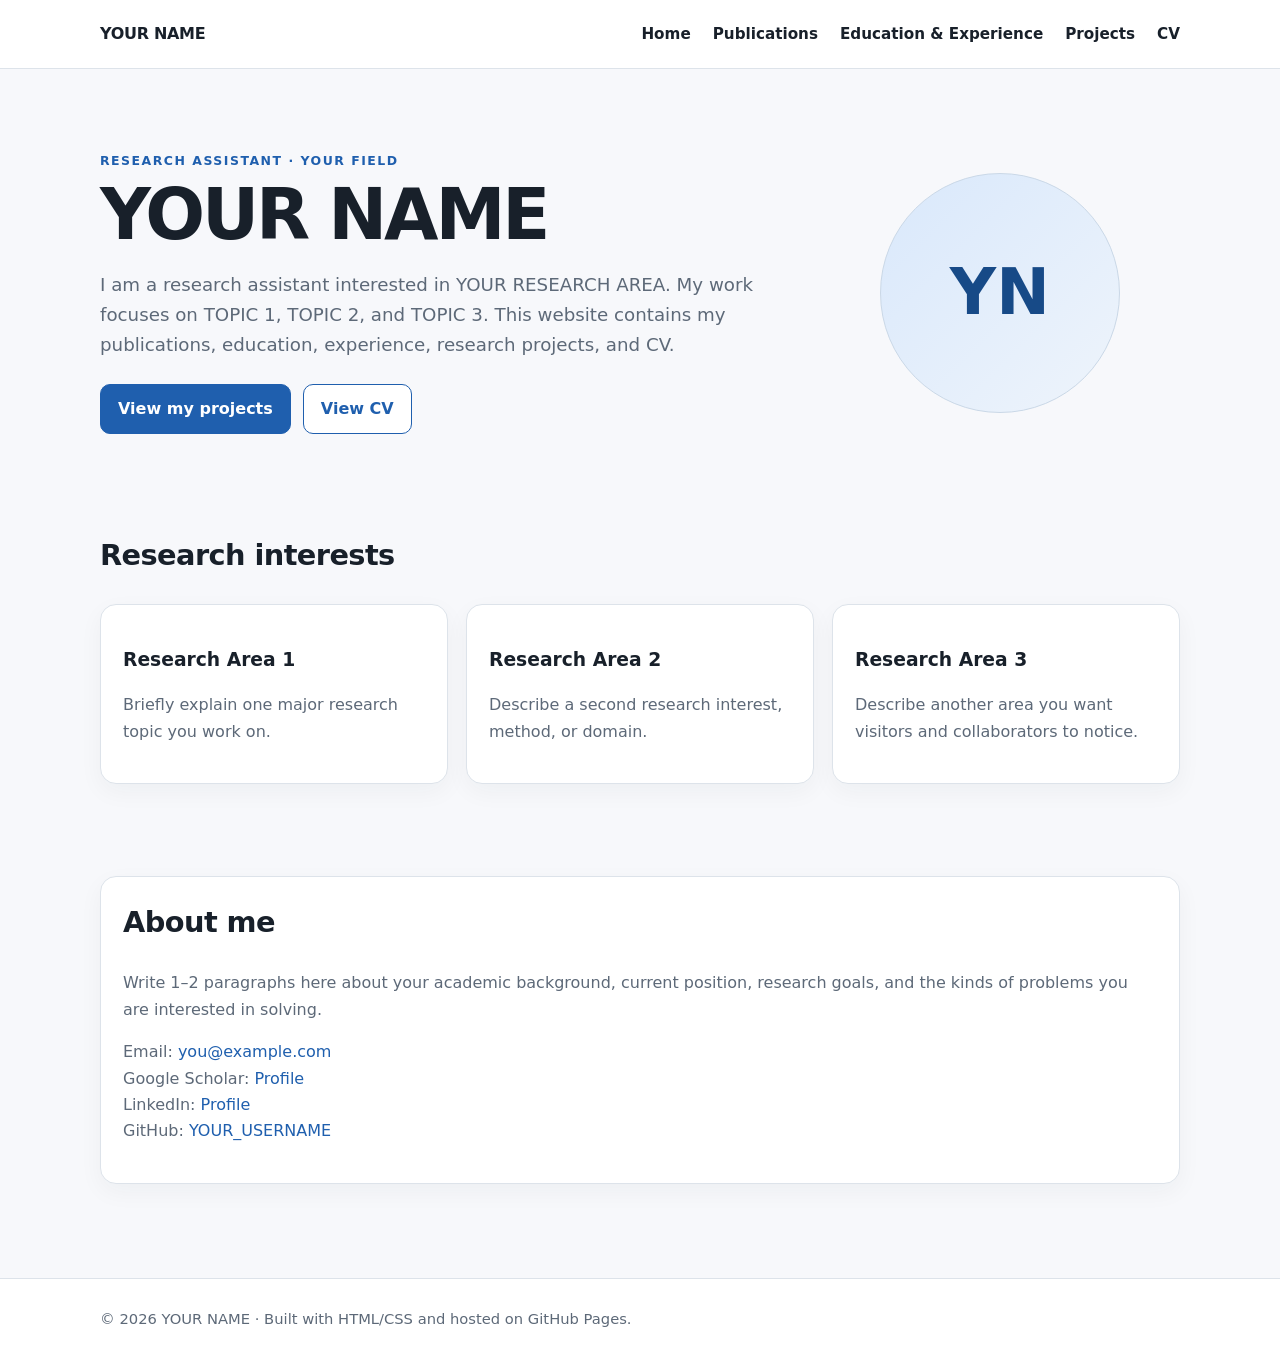
==== index.html @ 20b6725a "Add files via upload" ====
<!doctype html>
<html lang="en">
<head>
  <meta charset="utf-8">
  <meta name="viewport" content="width=device-width, initial-scale=1">
  <meta name="description" content="Home - YOUR NAME">
  <title>Home | YOUR NAME</title>
  <link rel="stylesheet" href="style.css">
</head>
<body>

<header>
  <div class="container nav">
    <a class="brand" href="index.html">YOUR NAME</a>
    <button class="menu-button" aria-label="Open navigation" aria-expanded="false">☰</button>
    <ul class="nav-links">
      <li><a href="index.html">Home</a></li>
      <li><a href="publications.html">Publications</a></li>
      <li><a href="education-experience.html">Education & Experience</a></li>
      <li><a href="projects.html">Projects</a></li>
      <li><a href="cv.html">CV</a></li>
    </ul>
  </div>
</header>


<main>
  <section class="container hero">
    <div>
      <div class="eyebrow">Research Assistant · YOUR FIELD</div>
      <h1>YOUR NAME</h1>
      <p class="lead">
        I am a research assistant interested in YOUR RESEARCH AREA. My work focuses on
        TOPIC 1, TOPIC 2, and TOPIC 3. This website contains my publications,
        education, experience, research projects, and CV.
      </p>
      <div class="actions">
        <a class="button primary" href="projects.html">View my projects</a>
        <a class="button secondary" href="cv.html">View CV</a>
      </div>
    </div>
    <div class="avatar" aria-label="Profile placeholder">YN</div>
  </section>

  <section class="container section">
    <h2>Research interests</h2>
    <div class="grid">
      <article class="card">
        <h3>Research Area 1</h3>
        <p>Briefly explain one major research topic you work on.</p>
      </article>
      <article class="card">
        <h3>Research Area 2</h3>
        <p>Describe a second research interest, method, or domain.</p>
      </article>
      <article class="card">
        <h3>Research Area 3</h3>
        <p>Describe another area you want visitors and collaborators to notice.</p>
      </article>
    </div>
  </section>

  <section class="container section">
    <div class="card">
      <h2>About me</h2>
      <p>
        Write 1–2 paragraphs here about your academic background, current position,
        research goals, and the kinds of problems you are interested in solving.
      </p>
      <p>
        Email: <a href="mailto:you@example.com">you@example.com</a><br>
        Google Scholar: <a href="YOUR_GOOGLE_SCHOLAR_LINK">Profile</a><br>
        LinkedIn: <a href="YOUR_LINKEDIN_LINK">Profile</a><br>
        GitHub: <a href="https://github.com/YOUR_USERNAME">YOUR_USERNAME</a>
      </p>
    </div>
  </section>
</main>


<footer>
  <div class="container">
    © <span id="year"></span> YOUR NAME · Built with HTML/CSS and hosted on GitHub Pages.
  </div>
</footer>
<script src="script.js"></script>

</body>
</html>
---- style.css ----
:root {
  --bg: #f7f8fb;
  --surface: #ffffff;
  --text: #18202a;
  --muted: #5d6978;
  --accent: #1f5fae;
  --accent-dark: #174a87;
  --border: #dde3ea;
  --max: 1080px;
}

* { box-sizing: border-box; }

html { scroll-behavior: smooth; }

body {
  margin: 0;
  font-family: Inter, ui-sans-serif, system-ui, -apple-system, BlinkMacSystemFont, "Segoe UI", sans-serif;
  color: var(--text);
  background: var(--bg);
  line-height: 1.65;
}

a { color: var(--accent); text-decoration: none; }
a:hover { text-decoration: underline; }

.container {
  width: min(92%, var(--max));
  margin: 0 auto;
}

header {
  background: rgba(255,255,255,.96);
  border-bottom: 1px solid var(--border);
  position: sticky;
  top: 0;
  z-index: 20;
  backdrop-filter: blur(8px);
}

.nav {
  min-height: 68px;
  display: flex;
  align-items: center;
  justify-content: space-between;
  gap: 24px;
}

.brand {
  font-weight: 800;
  color: var(--text);
  letter-spacing: -.02em;
}

.nav-links {
  display: flex;
  align-items: center;
  gap: 22px;
  list-style: none;
  margin: 0;
  padding: 0;
}

.nav-links a {
  color: var(--text);
  font-weight: 600;
  font-size: .95rem;
}

.nav-links a.active,
.nav-links a:hover {
  color: var(--accent);
  text-decoration: none;
}

.menu-button {
  display: none;
  border: 1px solid var(--border);
  background: var(--surface);
  border-radius: 10px;
  padding: 8px 11px;
  font-size: 1.1rem;
  cursor: pointer;
}

.hero {
  padding: 82px 0 64px;
  display: grid;
  grid-template-columns: 1.5fr .8fr;
  gap: 44px;
  align-items: center;
}

.eyebrow {
  color: var(--accent);
  text-transform: uppercase;
  letter-spacing: .12em;
  font-size: .78rem;
  font-weight: 800;
}

h1 {
  margin: 8px 0 14px;
  font-size: clamp(2.4rem, 6vw, 4.4rem);
  line-height: 1.02;
  letter-spacing: -.045em;
}

h2 {
  margin-top: 0;
  font-size: 1.8rem;
  letter-spacing: -.02em;
}

h3 { margin-bottom: 6px; }

.lead {
  font-size: 1.14rem;
  color: var(--muted);
  max-width: 700px;
}

.avatar {
  width: 240px;
  height: 240px;
  margin: 0 auto;
  border-radius: 50%;
  display: grid;
  place-items: center;
  background: linear-gradient(135deg, #d9e8fb, #eef4fb);
  border: 1px solid #cad8e7;
  color: var(--accent-dark);
  font-size: 4rem;
  font-weight: 800;
}

.actions {
  display: flex;
  gap: 12px;
  flex-wrap: wrap;
  margin-top: 24px;
}

.button {
  display: inline-block;
  padding: 11px 17px;
  border-radius: 10px;
  font-weight: 700;
  border: 1px solid var(--accent);
}

.button.primary {
  background: var(--accent);
  color: white;
}

.button.secondary {
  background: white;
  color: var(--accent);
}

.button:hover {
  text-decoration: none;
  transform: translateY(-1px);
}

.section { padding: 34px 0 58px; }

.grid {
  display: grid;
  grid-template-columns: repeat(3, 1fr);
  gap: 18px;
}

.card {
  background: var(--surface);
  border: 1px solid var(--border);
  border-radius: 16px;
  padding: 22px;
  box-shadow: 0 8px 24px rgba(28,39,54,.045);
}

.card p { color: var(--muted); }

.meta {
  color: var(--muted);
  font-size: .92rem;
}

.page-title {
  padding: 58px 0 18px;
}

.page-title h1 {
  font-size: clamp(2.2rem, 5vw, 3.5rem);
}

.timeline {
  border-left: 3px solid #d4e2f3;
  padding-left: 22px;
  display: grid;
  gap: 22px;
}

.timeline-item {
  position: relative;
  background: white;
  border: 1px solid var(--border);
  border-radius: 14px;
  padding: 20px;
}

.timeline-item::before {
  content: "";
  position: absolute;
  width: 13px;
  height: 13px;
  border-radius: 50%;
  background: var(--accent);
  left: -30px;
  top: 27px;
}

.list-clean {
  padding-left: 20px;
}

.pub {
  background: white;
  border: 1px solid var(--border);
  border-radius: 14px;
  padding: 20px;
  margin-bottom: 16px;
}

.pub-title {
  font-weight: 800;
  color: var(--text);
}

.badge {
  display: inline-block;
  font-size: .78rem;
  font-weight: 700;
  background: #eaf2fc;
  color: var(--accent-dark);
  padding: 4px 8px;
  border-radius: 999px;
  margin-bottom: 8px;
}

.notice {
  padding: 16px 18px;
  background: #fff8df;
  border: 1px solid #eadca8;
  border-radius: 12px;
  color: #5b4b17;
}

.cv-frame {
  width: 100%;
  height: 75vh;
  border: 1px solid var(--border);
  border-radius: 12px;
  background: white;
}

footer {
  border-top: 1px solid var(--border);
  margin-top: 36px;
  padding: 28px 0;
  color: var(--muted);
  font-size: .92rem;
  background: white;
}

@media (max-width: 800px) {
  .hero { grid-template-columns: 1fr; padding-top: 56px; }
  .avatar { width: 180px; height: 180px; font-size: 3rem; }
  .grid { grid-template-columns: 1fr; }
  .menu-button { display: block; }
  .nav-links {
    display: none;
    position: absolute;
    left: 4%;
    right: 4%;
    top: 64px;
    flex-direction: column;
    align-items: stretch;
    background: white;
    border: 1px solid var(--border);
    border-radius: 12px;
    padding: 14px;
    box-shadow: 0 10px 30px rgba(0,0,0,.08);
  }
  .nav-links.open { display: flex; }
}
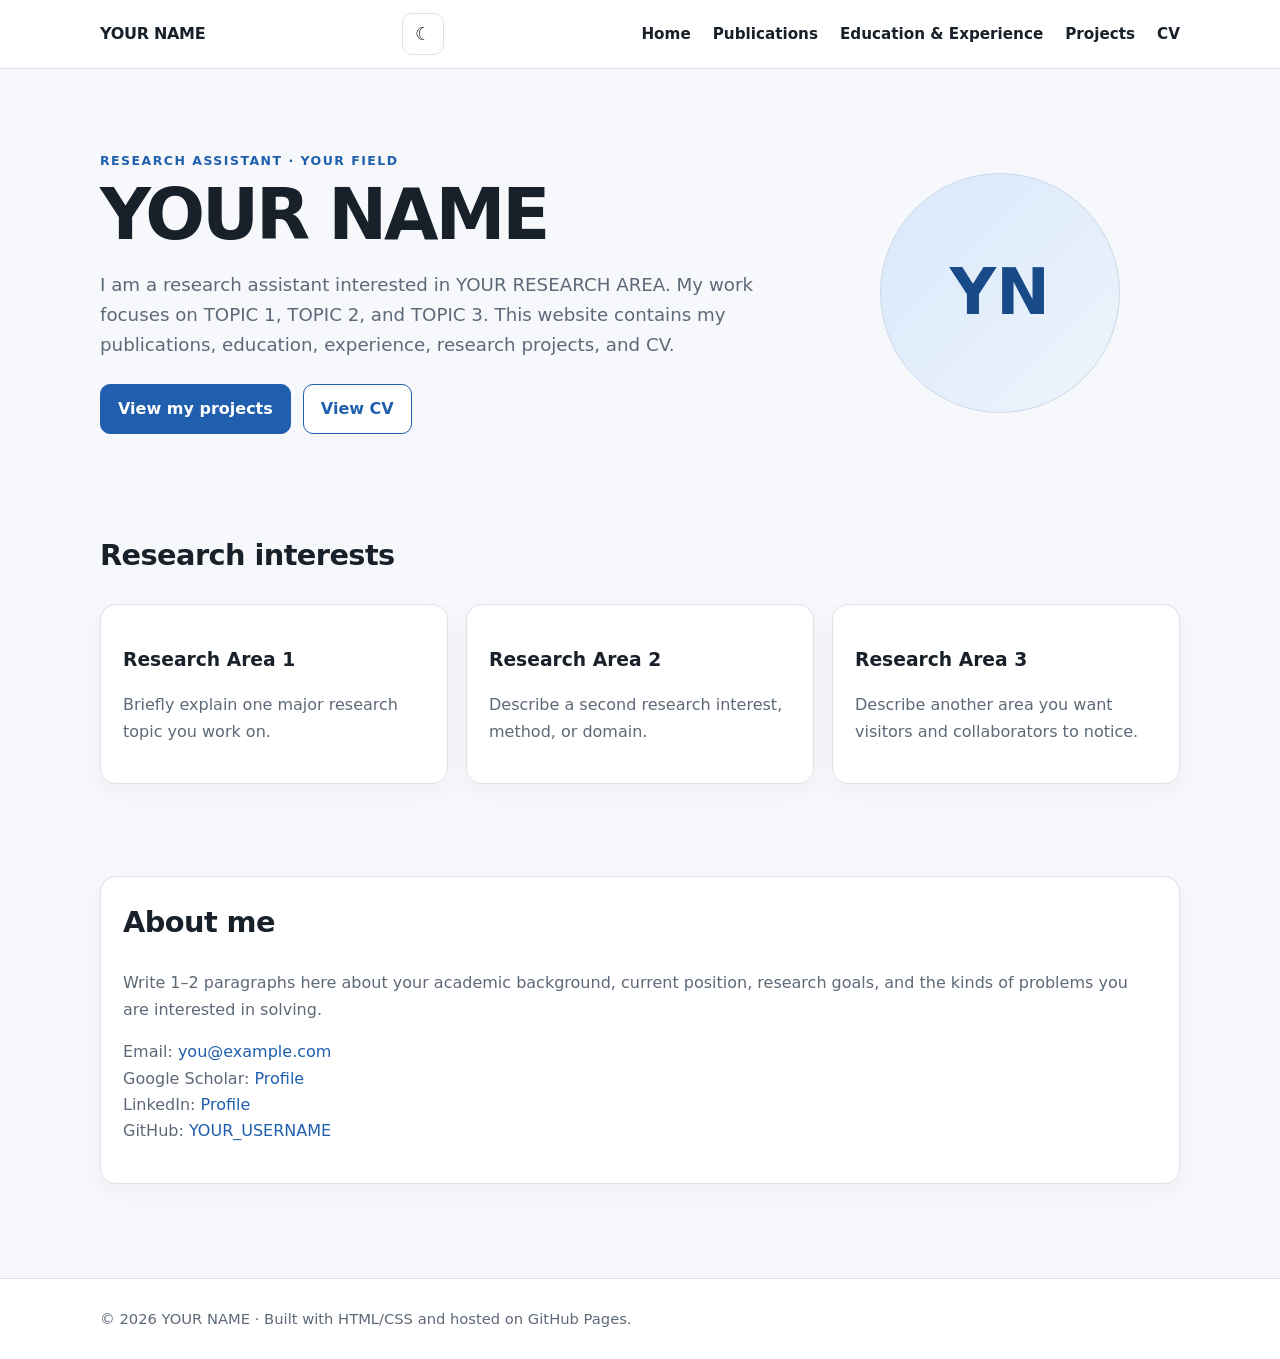
==== commit d088697f: "Add files via upload" ====
--- a/index.html
+++ b/index.html
@@ -6,13 +6,23 @@
   <meta name="description" content="Home - YOUR NAME">
   <title>Home | YOUR NAME</title>
   <link rel="stylesheet" href="style.css">
+  <script>
+    (function () {
+      const saved = localStorage.getItem("theme");
+      const prefersDark = window.matchMedia("(prefers-color-scheme: dark)").matches;
+      document.documentElement.dataset.theme = saved || (prefersDark ? "dark" : "light");
+    })();
+  </script>
 </head>
 <body>
 
 <header>
   <div class="container nav">
     <a class="brand" href="index.html">YOUR NAME</a>
-    <button class="menu-button" aria-label="Open navigation" aria-expanded="false">☰</button>
+    <div class="nav-actions">
+      <button class="theme-button" type="button" aria-label="Switch color theme" title="Switch color theme">☾</button>
+      <button class="menu-button" aria-label="Open navigation" aria-expanded="false">☰</button>
+    </div>
     <ul class="nav-links">
       <li><a href="index.html">Home</a></li>
       <li><a href="publications.html">Publications</a></li>
--- a/style.css
+++ b/style.css
@@ -1,12 +1,36 @@
 :root {
   --bg: #f7f8fb;
   --surface: #ffffff;
+  --surface-soft: #f0f4f8;
   --text: #18202a;
   --muted: #5d6978;
   --accent: #1f5fae;
   --accent-dark: #174a87;
   --border: #dde3ea;
+  --header-bg: rgba(255,255,255,.96);
+  --shadow: rgba(28,39,54,.045);
+  --notice-bg: #fff8df;
+  --notice-border: #eadca8;
+  --notice-text: #5b4b17;
+  --badge-bg: #eaf2fc;
   --max: 1080px;
+}
+
+html[data-theme="dark"] {
+  --bg: #0f141a;
+  --surface: #171d24;
+  --surface-soft: #202832;
+  --text: #edf2f7;
+  --muted: #a8b3c2;
+  --accent: #79b7ff;
+  --accent-dark: #a8d1ff;
+  --border: #2a3440;
+  --header-bg: rgba(15,20,26,.96);
+  --shadow: rgba(0,0,0,.22);
+  --notice-bg: #2b2618;
+  --notice-border: #5a4b1e;
+  --notice-text: #f0d98a;
+  --badge-bg: #1d334a;
 }
 
 * { box-sizing: border-box; }
@@ -30,7 +54,7 @@
 }
 
 header {
-  background: rgba(255,255,255,.96);
+  background: var(--header-bg);
   border-bottom: 1px solid var(--border);
   position: sticky;
   top: 0;
@@ -155,7 +179,7 @@
 }
 
 .button.secondary {
-  background: white;
+  background: var(--surface);
   color: var(--accent);
 }
 
@@ -177,7 +201,7 @@
   border: 1px solid var(--border);
   border-radius: 16px;
   padding: 22px;
-  box-shadow: 0 8px 24px rgba(28,39,54,.045);
+  box-shadow: 0 8px 24px var(--shadow);
 }
 
 .card p { color: var(--muted); }
@@ -204,7 +228,7 @@
 
 .timeline-item {
   position: relative;
-  background: white;
+  background: var(--surface);
   border: 1px solid var(--border);
   border-radius: 14px;
   padding: 20px;
@@ -226,7 +250,7 @@
 }
 
 .pub {
-  background: white;
+  background: var(--surface);
   border: 1px solid var(--border);
   border-radius: 14px;
   padding: 20px;
@@ -242,7 +266,7 @@
   display: inline-block;
   font-size: .78rem;
   font-weight: 700;
-  background: #eaf2fc;
+  background: var(--badge-bg);
   color: var(--accent-dark);
   padding: 4px 8px;
   border-radius: 999px;
@@ -251,10 +275,10 @@
 
 .notice {
   padding: 16px 18px;
-  background: #fff8df;
-  border: 1px solid #eadca8;
+  background: var(--notice-bg);
+  border: 1px solid var(--notice-border);
   border-radius: 12px;
-  color: #5b4b17;
+  color: var(--notice-text);
 }
 
 .cv-frame {
@@ -262,7 +286,7 @@
   height: 75vh;
   border: 1px solid var(--border);
   border-radius: 12px;
-  background: white;
+  background: var(--surface);
 }
 
 footer {
@@ -271,7 +295,7 @@
   padding: 28px 0;
   color: var(--muted);
   font-size: .92rem;
-  background: white;
+  background: var(--surface);
 }
 
 @media (max-width: 800px) {
@@ -287,7 +311,7 @@
     top: 64px;
     flex-direction: column;
     align-items: stretch;
-    background: white;
+    background: var(--surface);
     border: 1px solid var(--border);
     border-radius: 12px;
     padding: 14px;
@@ -295,3 +319,43 @@
   }
   .nav-links.open { display: flex; }
 }
+
+
+.nav-actions {
+  display: flex;
+  align-items: center;
+  gap: 10px;
+}
+
+.theme-button {
+  width: 42px;
+  height: 42px;
+  display: grid;
+  place-items: center;
+  border: 1px solid var(--border);
+  background: var(--surface);
+  color: var(--text);
+  border-radius: 10px;
+  cursor: pointer;
+  font-size: 1.15rem;
+  line-height: 1;
+}
+
+.theme-button:hover {
+  background: var(--surface-soft);
+}
+
+html[data-theme="dark"] .avatar {
+  background: linear-gradient(135deg, #1c2a3a, #22364d);
+  border-color: #33465d;
+  color: #a8d1ff;
+}
+
+html[data-theme="dark"] .button.secondary {
+  background: var(--surface);
+  color: var(--accent);
+}
+
+html[data-theme="dark"] .timeline { border-left-color: #33465d; }
+html[data-theme="dark"] .nav-links { background: var(--surface); }
+html[data-theme="dark"] .cv-frame { background: var(--surface); }
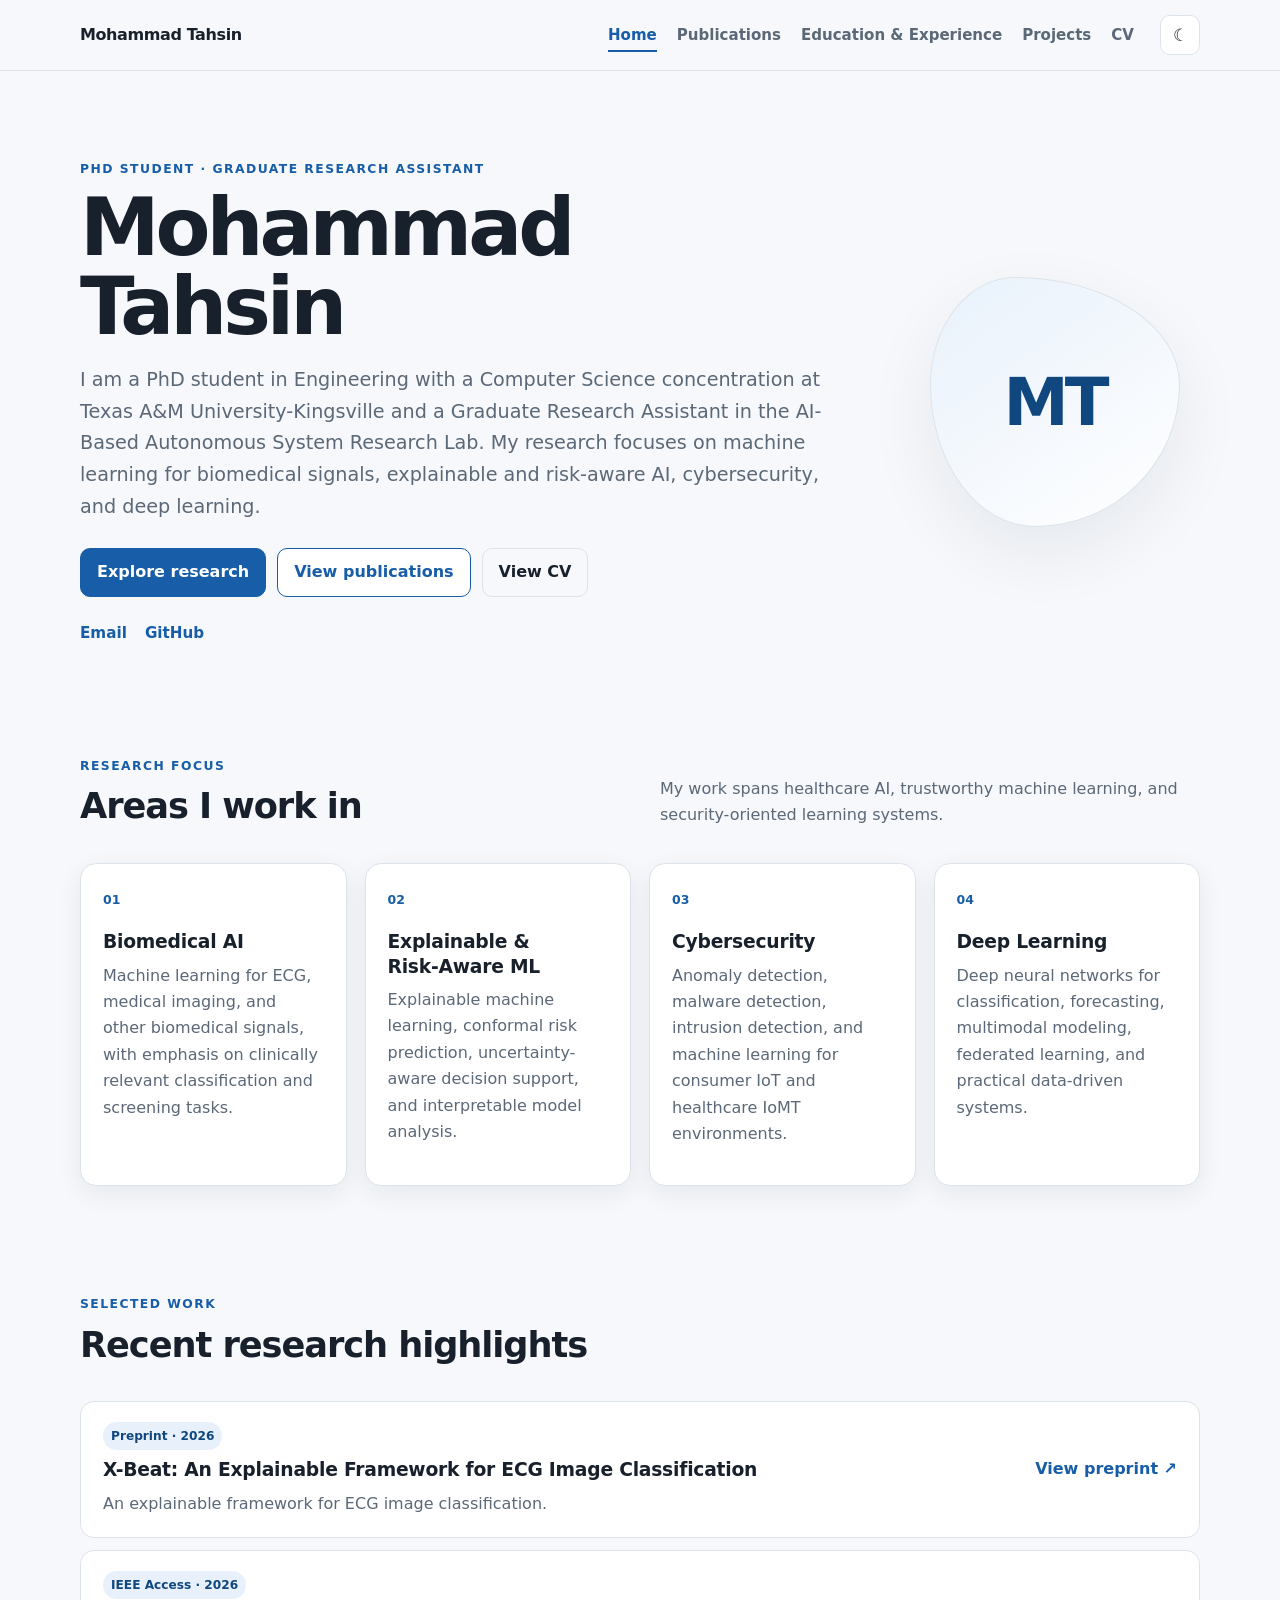
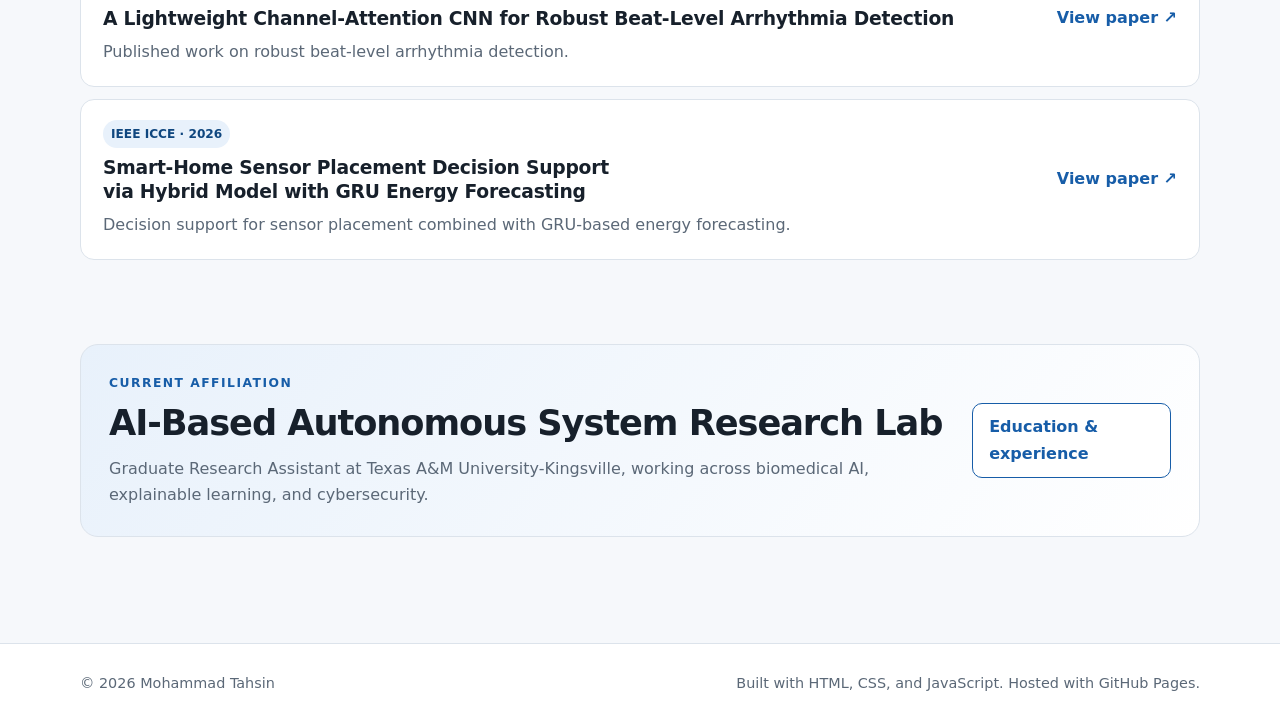
==== commit bf8f4fbd: "Add files via upload" ====
--- a/index.html
+++ b/index.html
@@ -3,97 +3,142 @@
 <head>
   <meta charset="utf-8">
   <meta name="viewport" content="width=device-width, initial-scale=1">
-  <meta name="description" content="Home - YOUR NAME">
-  <title>Home | YOUR NAME</title>
+  <meta name="description" content="Mohammad Tahsin - PhD student and Graduate Research Assistant working in biomedical AI, explainable machine learning, cybersecurity, and deep learning.">
+  <meta name="author" content="Mohammad Tahsin">
+  <title>Home | Mohammad Tahsin</title>
+  <link rel="icon" href="favicon.svg" type="image/svg+xml">
   <link rel="stylesheet" href="style.css">
   <script>
     (function () {
       const saved = localStorage.getItem("theme");
-      const prefersDark = window.matchMedia("(prefers-color-scheme: dark)").matches;
+      const prefersDark = window.matchMedia && window.matchMedia("(prefers-color-scheme: dark)").matches;
       document.documentElement.dataset.theme = saved || (prefersDark ? "dark" : "light");
     })();
   </script>
 </head>
 <body>
-
-<header>
+<a class="skip-link" href="#main-content">Skip to content</a>
+<header class="site-header">
   <div class="container nav">
-    <a class="brand" href="index.html">YOUR NAME</a>
-    <div class="nav-actions">
-      <button class="theme-button" type="button" aria-label="Switch color theme" title="Switch color theme">☾</button>
-      <button class="menu-button" aria-label="Open navigation" aria-expanded="false">☰</button>
-    </div>
-    <ul class="nav-links">
+    <a class="brand" href="index.html" aria-label="Mohammad Tahsin home">Mohammad Tahsin</a>
+    <ul class="nav-links" id="primary-navigation">
       <li><a href="index.html">Home</a></li>
       <li><a href="publications.html">Publications</a></li>
-      <li><a href="education-experience.html">Education & Experience</a></li>
+      <li><a href="education-experience.html">Education &amp; Experience</a></li>
       <li><a href="projects.html">Projects</a></li>
       <li><a href="cv.html">CV</a></li>
     </ul>
+    <div class="nav-actions">
+      <button class="theme-button" type="button" aria-label="Switch to dark mode" title="Switch color theme">☾</button>
+      <button class="menu-button" type="button" aria-label="Open navigation" aria-controls="primary-navigation" aria-expanded="false">☰</button>
+    </div>
   </div>
 </header>
-
-
-<main>
+<main id="main-content">
   <section class="container hero">
-    <div>
-      <div class="eyebrow">Research Assistant · YOUR FIELD</div>
-      <h1>YOUR NAME</h1>
+    <div class="hero-copy">
+      <p class="eyebrow">PhD Student · Graduate Research Assistant</p>
+      <h1>Mohammad Tahsin</h1>
       <p class="lead">
-        I am a research assistant interested in YOUR RESEARCH AREA. My work focuses on
-        TOPIC 1, TOPIC 2, and TOPIC 3. This website contains my publications,
-        education, experience, research projects, and CV.
+        I am a PhD student in Engineering with a Computer Science concentration at Texas A&amp;M University-Kingsville and a Graduate Research Assistant in the AI-Based Autonomous System Research Lab. My research focuses on machine learning for biomedical signals, explainable and risk-aware AI, cybersecurity, and deep learning.
       </p>
       <div class="actions">
-        <a class="button primary" href="projects.html">View my projects</a>
-        <a class="button secondary" href="cv.html">View CV</a>
+        <a class="button primary" href="projects.html">Explore research</a>
+        <a class="button secondary" href="publications.html">View publications</a>
+        <a class="button ghost" href="cv.html">View CV</a>
+      </div>
+      <div class="contact-row" aria-label="Contact links">
+        <a href="mailto:mohammad.tahsin@students.tamuk.edu">Email</a>
+        <a href="https://github.com/mohammadstahsin" target="_blank" rel="noopener noreferrer">GitHub</a>
       </div>
     </div>
-    <div class="avatar" aria-label="Profile placeholder">YN</div>
+    <div class="avatar" aria-label="Mohammad Tahsin monogram">MT</div>
   </section>
 
   <section class="container section">
-    <h2>Research interests</h2>
-    <div class="grid">
+    <div class="section-heading">
+      <div>
+        <p class="eyebrow">Research focus</p>
+        <h2>Areas I work in</h2>
+      </div>
+      <p>My work spans healthcare AI, trustworthy machine learning, and security-oriented learning systems.</p>
+    </div>
+    <div class="grid research-grid">
       <article class="card">
-        <h3>Research Area 1</h3>
-        <p>Briefly explain one major research topic you work on.</p>
+        <span class="card-index">01</span>
+        <h3>Biomedical AI</h3>
+        <p>Machine learning for ECG, medical imaging, and other biomedical signals, with emphasis on clinically relevant classification and screening tasks.</p>
       </article>
       <article class="card">
-        <h3>Research Area 2</h3>
-        <p>Describe a second research interest, method, or domain.</p>
+        <span class="card-index">02</span>
+        <h3>Explainable &amp; Risk-Aware ML</h3>
+        <p>Explainable machine learning, conformal risk prediction, uncertainty-aware decision support, and interpretable model analysis.</p>
       </article>
       <article class="card">
-        <h3>Research Area 3</h3>
-        <p>Describe another area you want visitors and collaborators to notice.</p>
+        <span class="card-index">03</span>
+        <h3>Cybersecurity</h3>
+        <p>Anomaly detection, malware detection, intrusion detection, and machine learning for consumer IoT and healthcare IoMT environments.</p>
+      </article>
+      <article class="card">
+        <span class="card-index">04</span>
+        <h3>Deep Learning</h3>
+        <p>Deep neural networks for classification, forecasting, multimodal modeling, federated learning, and practical data-driven systems.</p>
       </article>
     </div>
   </section>
 
   <section class="container section">
-    <div class="card">
-      <h2>About me</h2>
-      <p>
-        Write 1–2 paragraphs here about your academic background, current position,
-        research goals, and the kinds of problems you are interested in solving.
-      </p>
-      <p>
-        Email: <a href="mailto:you@example.com">you@example.com</a><br>
-        Google Scholar: <a href="YOUR_GOOGLE_SCHOLAR_LINK">Profile</a><br>
-        LinkedIn: <a href="YOUR_LINKEDIN_LINK">Profile</a><br>
-        GitHub: <a href="https://github.com/YOUR_USERNAME">YOUR_USERNAME</a>
-      </p>
+    <div class="section-heading">
+      <div>
+        <p class="eyebrow">Selected work</p>
+        <h2>Recent research highlights</h2>
+      </div>
+    </div>
+    <div class="feature-list">
+      <article class="feature-item">
+        <div>
+          <span class="badge">Preprint · 2026</span>
+          <h3>X-Beat: An Explainable Framework for ECG Image Classification</h3>
+          <p>An explainable framework for ECG image classification.</p>
+        </div>
+        <a class="text-link" href="https://arxiv.org/abs/2609.22631" target="_blank" rel="noopener noreferrer">View preprint ↗</a>
+      </article>
+      <article class="feature-item">
+        <div>
+          <span class="badge">IEEE Access · 2026</span>
+          <h3>A Lightweight Channel-Attention CNN for Robust Beat-Level Arrhythmia Detection</h3>
+          <p>Published work on robust beat-level arrhythmia detection.</p>
+        </div>
+        <a class="text-link" href="https://doi.org/10.1109/ACCESS.2026.3686810" target="_blank" rel="noopener noreferrer">View paper ↗</a>
+      </article>
+      <article class="feature-item">
+        <div>
+          <span class="badge">IEEE ICCE · 2026</span>
+          <h3>Smart-Home Sensor Placement Decision Support via Hybrid Model with GRU Energy Forecasting</h3>
+          <p>Decision support for sensor placement combined with GRU-based energy forecasting.</p>
+        </div>
+        <a class="text-link" href="https://doi.org/10.1109/ICCE67443.2026.11449749" target="_blank" rel="noopener noreferrer">View paper ↗</a>
+      </article>
+    </div>
+  </section>
+
+  <section class="container section section-tight">
+    <div class="callout">
+      <div>
+        <p class="eyebrow">Current affiliation</p>
+        <h2>AI-Based Autonomous System Research Lab</h2>
+        <p>Graduate Research Assistant at Texas A&amp;M University-Kingsville, working across biomedical AI, explainable learning, and cybersecurity.</p>
+      </div>
+      <a class="button secondary" href="education-experience.html">Education &amp; experience</a>
     </div>
   </section>
 </main>
-
-
 <footer>
-  <div class="container">
-    © <span id="year"></span> YOUR NAME · Built with HTML/CSS and hosted on GitHub Pages.
+  <div class="container footer-inner">
+    <span>© <span id="year"></span> Mohammad Tahsin</span>
+    <span>Built with HTML, CSS, and JavaScript. Hosted with GitHub Pages.</span>
   </div>
 </footer>
 <script src="script.js"></script>
-
 </body>
 </html>
--- a/style.css
+++ b/style.css
@@ -1,361 +1,222 @@
 :root {
-  --bg: #f7f8fb;
+  color-scheme: light;
+  --bg: #f6f8fb;
   --surface: #ffffff;
-  --surface-soft: #f0f4f8;
-  --text: #18202a;
-  --muted: #5d6978;
-  --accent: #1f5fae;
-  --accent-dark: #174a87;
-  --border: #dde3ea;
-  --header-bg: rgba(255,255,255,.96);
-  --shadow: rgba(28,39,54,.045);
-  --notice-bg: #fff8df;
-  --notice-border: #eadca8;
-  --notice-text: #5b4b17;
-  --badge-bg: #eaf2fc;
-  --max: 1080px;
+  --surface-soft: #eef3f8;
+  --text: #17202b;
+  --muted: #5b6877;
+  --accent: #175da8;
+  --accent-strong: #10477f;
+  --accent-soft: #e8f1fb;
+  --border: #dce3eb;
+  --header-bg: rgba(246, 248, 251, 0.92);
+  --shadow: rgba(21, 35, 52, 0.07);
+  --max: 1120px;
 }
 
 html[data-theme="dark"] {
-  --bg: #0f141a;
-  --surface: #171d24;
-  --surface-soft: #202832;
-  --text: #edf2f7;
-  --muted: #a8b3c2;
+  color-scheme: dark;
+  --bg: #0d131a;
+  --surface: #151c24;
+  --surface-soft: #1c2631;
+  --text: #eef3f8;
+  --muted: #a7b2c0;
   --accent: #79b7ff;
-  --accent-dark: #a8d1ff;
-  --border: #2a3440;
-  --header-bg: rgba(15,20,26,.96);
-  --shadow: rgba(0,0,0,.22);
-  --notice-bg: #2b2618;
-  --notice-border: #5a4b1e;
-  --notice-text: #f0d98a;
-  --badge-bg: #1d334a;
+  --accent-strong: #a9d3ff;
+  --accent-soft: #1b3149;
+  --border: #2b3642;
+  --header-bg: rgba(13, 19, 26, 0.92);
+  --shadow: rgba(0, 0, 0, 0.24);
 }
 
 * { box-sizing: border-box; }
-
 html { scroll-behavior: smooth; }
-
 body {
   margin: 0;
+  min-height: 100vh;
+  display: flex;
+  flex-direction: column;
   font-family: Inter, ui-sans-serif, system-ui, -apple-system, BlinkMacSystemFont, "Segoe UI", sans-serif;
+  background: var(--bg);
   color: var(--text);
-  background: var(--bg);
   line-height: 1.65;
-}
-
+  text-rendering: optimizeLegibility;
+}
+main { flex: 1; }
 a { color: var(--accent); text-decoration: none; }
 a:hover { text-decoration: underline; }
-
-.container {
-  width: min(92%, var(--max));
-  margin: 0 auto;
-}
-
-header {
+button, a { -webkit-tap-highlight-color: transparent; }
+:focus-visible { outline: 3px solid color-mix(in srgb, var(--accent) 55%, transparent); outline-offset: 3px; }
+
+.skip-link {
+  position: fixed;
+  left: 16px;
+  top: -80px;
+  z-index: 100;
+  padding: 10px 14px;
+  border-radius: 8px;
+  background: var(--text);
+  color: var(--bg);
+  font-weight: 700;
+}
+.skip-link:focus { top: 14px; }
+
+.container { width: min(92%, var(--max)); margin: 0 auto; }
+.site-header {
+  position: sticky;
+  top: 0;
+  z-index: 30;
   background: var(--header-bg);
   border-bottom: 1px solid var(--border);
-  position: sticky;
-  top: 0;
-  z-index: 20;
-  backdrop-filter: blur(8px);
-}
-
-.nav {
-  min-height: 68px;
-  display: flex;
-  align-items: center;
-  justify-content: space-between;
-  gap: 24px;
-}
-
-.brand {
-  font-weight: 800;
-  color: var(--text);
-  letter-spacing: -.02em;
-}
-
-.nav-links {
-  display: flex;
-  align-items: center;
-  gap: 22px;
-  list-style: none;
-  margin: 0;
-  padding: 0;
-}
-
-.nav-links a {
-  color: var(--text);
-  font-weight: 600;
-  font-size: .95rem;
-}
-
-.nav-links a.active,
-.nav-links a:hover {
-  color: var(--accent);
-  text-decoration: none;
-}
-
-.menu-button {
-  display: none;
-  border: 1px solid var(--border);
-  background: var(--surface);
-  border-radius: 10px;
-  padding: 8px 11px;
-  font-size: 1.1rem;
-  cursor: pointer;
-}
-
-.hero {
-  padding: 82px 0 64px;
-  display: grid;
-  grid-template-columns: 1.5fr .8fr;
-  gap: 44px;
-  align-items: center;
-}
-
-.eyebrow {
-  color: var(--accent);
-  text-transform: uppercase;
-  letter-spacing: .12em;
-  font-size: .78rem;
-  font-weight: 800;
-}
-
-h1 {
-  margin: 8px 0 14px;
-  font-size: clamp(2.4rem, 6vw, 4.4rem);
-  line-height: 1.02;
-  letter-spacing: -.045em;
-}
-
-h2 {
-  margin-top: 0;
-  font-size: 1.8rem;
-  letter-spacing: -.02em;
-}
-
-h3 { margin-bottom: 6px; }
-
-.lead {
-  font-size: 1.14rem;
-  color: var(--muted);
-  max-width: 700px;
-}
-
+  backdrop-filter: blur(14px);
+  -webkit-backdrop-filter: blur(14px);
+}
+.nav { min-height: 70px; display: flex; align-items: center; gap: 26px; }
+.brand { font-weight: 850; letter-spacing: -0.025em; color: var(--text); white-space: nowrap; }
+.brand:hover { text-decoration: none; color: var(--accent); }
+.nav-links { margin: 0 0 0 auto; padding: 0; display: flex; align-items: center; gap: 20px; list-style: none; }
+.nav-links a { color: var(--muted); font-size: 0.94rem; font-weight: 650; padding: 8px 0; }
+.nav-links a:hover, .nav-links a.active { color: var(--accent); text-decoration: none; }
+.nav-links a.active { box-shadow: inset 0 -2px 0 var(--accent); }
+.nav-actions { display: flex; align-items: center; gap: 8px; }
+.theme-button, .menu-button {
+  width: 40px; height: 40px; display: grid; place-items: center; border: 1px solid var(--border);
+  border-radius: 10px; background: var(--surface); color: var(--text); cursor: pointer; font-size: 1.05rem;
+}
+.theme-button:hover, .menu-button:hover { background: var(--surface-soft); }
+.menu-button { display: none; }
+
+.hero { padding: 88px 0 68px; display: grid; grid-template-columns: minmax(0, 1.45fr) minmax(220px, .55fr); gap: 62px; align-items: center; }
+.hero-copy { max-width: 780px; }
+.eyebrow { margin: 0 0 10px; color: var(--accent); text-transform: uppercase; letter-spacing: .12em; font-size: .77rem; font-weight: 800; }
+h1, h2, h3 { text-wrap: balance; }
+h1 { margin: 0 0 18px; font-size: clamp(2.65rem, 7vw, 5rem); line-height: .98; letter-spacing: -.05em; }
+h2 { margin: 0 0 12px; font-size: clamp(1.65rem, 3vw, 2.2rem); line-height: 1.15; letter-spacing: -.03em; }
+h3 { margin: 0 0 8px; line-height: 1.3; letter-spacing: -.012em; }
+p { margin-top: 0; }
+.lead { max-width: 780px; color: var(--muted); font-size: clamp(1.05rem, 2vw, 1.2rem); }
 .avatar {
-  width: 240px;
-  height: 240px;
-  margin: 0 auto;
-  border-radius: 50%;
-  display: grid;
-  place-items: center;
-  background: linear-gradient(135deg, #d9e8fb, #eef4fb);
-  border: 1px solid #cad8e7;
-  color: var(--accent-dark);
-  font-size: 4rem;
-  font-weight: 800;
-}
-
-.actions {
-  display: flex;
-  gap: 12px;
-  flex-wrap: wrap;
-  margin-top: 24px;
-}
-
-.button {
-  display: inline-block;
-  padding: 11px 17px;
-  border-radius: 10px;
-  font-weight: 700;
-  border: 1px solid var(--accent);
-}
-
-.button.primary {
-  background: var(--accent);
-  color: white;
-}
-
-.button.secondary {
-  background: var(--surface);
-  color: var(--accent);
-}
-
-.button:hover {
-  text-decoration: none;
-  transform: translateY(-1px);
-}
-
-.section { padding: 34px 0 58px; }
-
-.grid {
-  display: grid;
-  grid-template-columns: repeat(3, 1fr);
-  gap: 18px;
-}
-
-.card {
-  background: var(--surface);
-  border: 1px solid var(--border);
-  border-radius: 16px;
-  padding: 22px;
-  box-shadow: 0 8px 24px var(--shadow);
-}
-
+  width: min(250px, 70vw); aspect-ratio: 1; margin: 0 auto; border-radius: 34% 66% 58% 42% / 43% 43% 57% 57%;
+  display: grid; place-items: center; background: linear-gradient(145deg, var(--accent-soft), var(--surface)); border: 1px solid var(--border);
+  box-shadow: 0 26px 70px var(--shadow); color: var(--accent-strong); font-size: 4.1rem; font-weight: 850; letter-spacing: -.06em;
+}
+.actions { display: flex; gap: 11px; flex-wrap: wrap; margin-top: 26px; }
+.button { display: inline-flex; align-items: center; justify-content: center; min-height: 44px; padding: 10px 16px; border-radius: 10px; font-weight: 750; border: 1px solid var(--accent); transition: transform .18s ease, background .18s ease; }
+.button:hover { text-decoration: none; transform: translateY(-1px); }
+.button.primary { color: #fff; background: var(--accent); }
+html[data-theme="dark"] .button.primary { color: #09111a; }
+.button.secondary { color: var(--accent); background: var(--surface); }
+.button.ghost { color: var(--text); border-color: var(--border); background: transparent; }
+.contact-row { display: flex; gap: 18px; flex-wrap: wrap; margin-top: 24px; font-size: .95rem; }
+.contact-row a { font-weight: 700; }
+
+.section { padding: 42px 0 66px; }
+.section-tight { padding-top: 18px; }
+.section-heading { display: flex; align-items: end; justify-content: space-between; gap: 32px; margin-bottom: 24px; }
+.section-heading > p { max-width: 540px; margin-bottom: 10px; color: var(--muted); }
+.grid { display: grid; grid-template-columns: repeat(3, minmax(0, 1fr)); gap: 18px; }
+.research-grid { grid-template-columns: repeat(4, minmax(0, 1fr)); }
+.card { background: var(--surface); border: 1px solid var(--border); border-radius: 16px; padding: 22px; box-shadow: 0 8px 26px var(--shadow); }
 .card p { color: var(--muted); }
-
-.meta {
-  color: var(--muted);
-  font-size: .92rem;
-}
-
-.page-title {
-  padding: 58px 0 18px;
-}
-
-.page-title h1 {
-  font-size: clamp(2.2rem, 5vw, 3.5rem);
-}
-
-.timeline {
-  border-left: 3px solid #d4e2f3;
-  padding-left: 22px;
-  display: grid;
-  gap: 22px;
-}
-
-.timeline-item {
-  position: relative;
-  background: var(--surface);
-  border: 1px solid var(--border);
-  border-radius: 14px;
-  padding: 20px;
-}
-
-.timeline-item::before {
-  content: "";
-  position: absolute;
-  width: 13px;
-  height: 13px;
-  border-radius: 50%;
-  background: var(--accent);
-  left: -30px;
-  top: 27px;
-}
-
-.list-clean {
-  padding-left: 20px;
-}
-
-.pub {
-  background: var(--surface);
-  border: 1px solid var(--border);
-  border-radius: 14px;
-  padding: 20px;
-  margin-bottom: 16px;
-}
-
-.pub-title {
-  font-weight: 800;
-  color: var(--text);
-}
-
-.badge {
-  display: inline-block;
-  font-size: .78rem;
-  font-weight: 700;
-  background: var(--badge-bg);
-  color: var(--accent-dark);
-  padding: 4px 8px;
-  border-radius: 999px;
-  margin-bottom: 8px;
-}
-
-.notice {
-  padding: 16px 18px;
-  background: var(--notice-bg);
-  border: 1px solid var(--notice-border);
-  border-radius: 12px;
-  color: var(--notice-text);
-}
-
-.cv-frame {
-  width: 100%;
-  height: 75vh;
-  border: 1px solid var(--border);
-  border-radius: 12px;
-  background: var(--surface);
-}
-
-footer {
-  border-top: 1px solid var(--border);
-  margin-top: 36px;
-  padding: 28px 0;
-  color: var(--muted);
-  font-size: .92rem;
-  background: var(--surface);
-}
-
-@media (max-width: 800px) {
-  .hero { grid-template-columns: 1fr; padding-top: 56px; }
-  .avatar { width: 180px; height: 180px; font-size: 3rem; }
-  .grid { grid-template-columns: 1fr; }
-  .menu-button { display: block; }
+.card-index { display: inline-block; margin-bottom: 20px; font-size: .78rem; font-weight: 800; color: var(--accent); }
+.feature-list { display: grid; gap: 12px; }
+.feature-item { display: flex; align-items: center; justify-content: space-between; gap: 30px; padding: 20px 22px; border: 1px solid var(--border); border-radius: 14px; background: var(--surface); }
+.feature-item p { margin-bottom: 0; color: var(--muted); }
+.text-link { font-weight: 750; white-space: nowrap; }
+.badge { display: inline-block; margin-bottom: 8px; padding: 4px 8px; border-radius: 999px; background: var(--accent-soft); color: var(--accent-strong); font-size: .76rem; font-weight: 800; }
+.callout { display: flex; align-items: center; justify-content: space-between; gap: 28px; padding: 28px; border-radius: 18px; border: 1px solid var(--border); background: linear-gradient(130deg, var(--accent-soft), var(--surface)); }
+.callout p:last-child { margin-bottom: 0; color: var(--muted); }
+
+.page-title { padding: 66px 0 20px; max-width: 920px; }
+.page-title h1 { font-size: clamp(2.5rem, 6vw, 4.2rem); }
+.summary-strip { display: flex; flex-wrap: wrap; gap: 0; margin-top: 30px; border: 1px solid var(--border); border-radius: 14px; background: var(--surface); overflow: hidden; }
+.summary-strip > div { min-width: 180px; flex: 1; padding: 16px 18px; border-right: 1px solid var(--border); }
+.summary-strip > div:last-child { border-right: 0; }
+.summary-strip strong { display: block; color: var(--text); }
+.summary-strip span { color: var(--muted); font-size: .88rem; }
+
+.publications-section { padding-top: 22px; }
+.publication-year { margin-bottom: 46px; }
+.year-heading { display: flex; align-items: baseline; justify-content: space-between; gap: 20px; padding-bottom: 12px; margin-bottom: 14px; border-bottom: 1px solid var(--border); }
+.year-heading h2 { margin: 0; }
+.year-heading span { color: var(--muted); font-size: .9rem; }
+.pub { padding: 20px 0; border-bottom: 1px solid var(--border); }
+.pub:last-child { border-bottom: 0; }
+.pub-topline { display: flex; align-items: center; justify-content: space-between; gap: 16px; }
+.pub-title { margin: 2px 0 7px; font-size: 1.14rem; }
+.pub-authors { margin-bottom: 4px; color: var(--text); }
+.meta { color: var(--muted); font-size: .92rem; }
+
+.two-column-section { display: grid; grid-template-columns: minmax(190px, .55fr) minmax(0, 1.45fr); gap: 52px; align-items: start; }
+.section-label { position: sticky; top: 100px; }
+.timeline { position: relative; display: grid; gap: 16px; padding-left: 24px; border-left: 2px solid var(--border); }
+.timeline-item { position: relative; padding: 20px 22px; border: 1px solid var(--border); border-radius: 14px; background: var(--surface); }
+.timeline-item::before { content: ""; position: absolute; left: -32px; top: 27px; width: 13px; height: 13px; border: 3px solid var(--bg); border-radius: 50%; background: var(--accent); }
+.timeline-date { margin-bottom: 6px; color: var(--accent); font-size: .82rem; font-weight: 800; text-transform: uppercase; letter-spacing: .06em; }
+.list-clean { margin: 10px 0 0; padding-left: 20px; }
+.list-clean li + li { margin-top: 7px; }
+.split-cards { display: grid; grid-template-columns: 1fr 1fr; gap: 18px; }
+.tag-list { display: flex; flex-wrap: wrap; gap: 8px; }
+.tag-list span { padding: 6px 9px; border-radius: 999px; background: var(--surface-soft); border: 1px solid var(--border); font-size: .86rem; color: var(--text); }
+.compact-list { color: var(--muted); }
+.service-card h3:not(:first-of-type) { margin-top: 22px; }
+
+.project-highlight-grid { grid-template-columns: repeat(3, minmax(0, 1fr)); }
+.project-card { display: flex; flex-direction: column; }
+.project-card .text-link { margin-top: auto; padding-top: 8px; }
+.project-list { border-top: 1px solid var(--border); }
+.project-row { padding: 19px 0; border-bottom: 1px solid var(--border); }
+.project-row h3 { max-width: 900px; }
+.project-row .meta { margin-bottom: 0; }
+
+.cv-section { padding-top: 18px; }
+.cv-note { margin-bottom: 12px; color: var(--muted); font-size: .9rem; }
+.cv-frame { width: 100%; height: 78vh; min-height: 620px; border: 1px solid var(--border); border-radius: 14px; background: var(--surface); }
+.error-page { padding: 110px 0; max-width: 760px; }
+
+footer { margin-top: 40px; padding: 28px 0; border-top: 1px solid var(--border); background: var(--surface); color: var(--muted); font-size: .9rem; }
+.footer-inner { display: flex; justify-content: space-between; gap: 22px; flex-wrap: wrap; }
+
+@media (max-width: 980px) {
+  .research-grid { grid-template-columns: repeat(2, minmax(0, 1fr)); }
+  .project-highlight-grid { grid-template-columns: 1fr 1fr; }
+}
+
+@media (max-width: 820px) {
+  .nav { gap: 12px; }
   .nav-links {
-    display: none;
-    position: absolute;
-    left: 4%;
-    right: 4%;
-    top: 64px;
-    flex-direction: column;
-    align-items: stretch;
-    background: var(--surface);
-    border: 1px solid var(--border);
-    border-radius: 12px;
-    padding: 14px;
-    box-shadow: 0 10px 30px rgba(0,0,0,.08);
+    display: none; position: absolute; left: 4%; right: 4%; top: 62px; margin: 0; padding: 12px;
+    flex-direction: column; align-items: stretch; gap: 2px; border: 1px solid var(--border); border-radius: 13px;
+    background: var(--surface); box-shadow: 0 16px 45px var(--shadow);
   }
   .nav-links.open { display: flex; }
-}
-
-
-.nav-actions {
-  display: flex;
-  align-items: center;
-  gap: 10px;
-}
-
-.theme-button {
-  width: 42px;
-  height: 42px;
-  display: grid;
-  place-items: center;
-  border: 1px solid var(--border);
-  background: var(--surface);
-  color: var(--text);
-  border-radius: 10px;
-  cursor: pointer;
-  font-size: 1.15rem;
-  line-height: 1;
-}
-
-.theme-button:hover {
-  background: var(--surface-soft);
-}
-
-html[data-theme="dark"] .avatar {
-  background: linear-gradient(135deg, #1c2a3a, #22364d);
-  border-color: #33465d;
-  color: #a8d1ff;
-}
-
-html[data-theme="dark"] .button.secondary {
-  background: var(--surface);
-  color: var(--accent);
-}
-
-html[data-theme="dark"] .timeline { border-left-color: #33465d; }
-html[data-theme="dark"] .nav-links { background: var(--surface); }
-html[data-theme="dark"] .cv-frame { background: var(--surface); }
+  .nav-links a { display: block; padding: 10px 8px; }
+  .nav-links a.active { box-shadow: none; background: var(--accent-soft); border-radius: 8px; padding-left: 10px; }
+  .nav-actions { margin-left: auto; }
+  .menu-button { display: grid; }
+  .hero { grid-template-columns: 1fr; padding-top: 62px; gap: 38px; }
+  .avatar { width: 190px; font-size: 3.2rem; }
+  .section-heading, .feature-item, .callout { align-items: flex-start; flex-direction: column; }
+  .feature-item .text-link { white-space: normal; }
+  .two-column-section { grid-template-columns: 1fr; gap: 18px; }
+  .section-label { position: static; }
+  .split-cards { grid-template-columns: 1fr; }
+  .summary-strip > div { border-right: 0; border-bottom: 1px solid var(--border); flex-basis: 100%; }
+  .summary-strip > div:last-child { border-bottom: 0; }
+}
+
+@media (max-width: 620px) {
+  .container { width: min(91%, var(--max)); }
+  .brand { max-width: 170px; overflow: hidden; text-overflow: ellipsis; }
+  .hero { padding-top: 52px; }
+  h1 { font-size: clamp(2.45rem, 14vw, 3.5rem); }
+  .research-grid, .project-highlight-grid, .grid { grid-template-columns: 1fr; }
+  .section { padding: 34px 0 54px; }
+  .page-title { padding-top: 52px; }
+  .cv-frame { height: 68vh; min-height: 500px; }
+}
+
+@media (prefers-reduced-motion: reduce) {
+  html { scroll-behavior: auto; }
+  *, *::before, *::after { transition: none !important; animation: none !important; }
+}
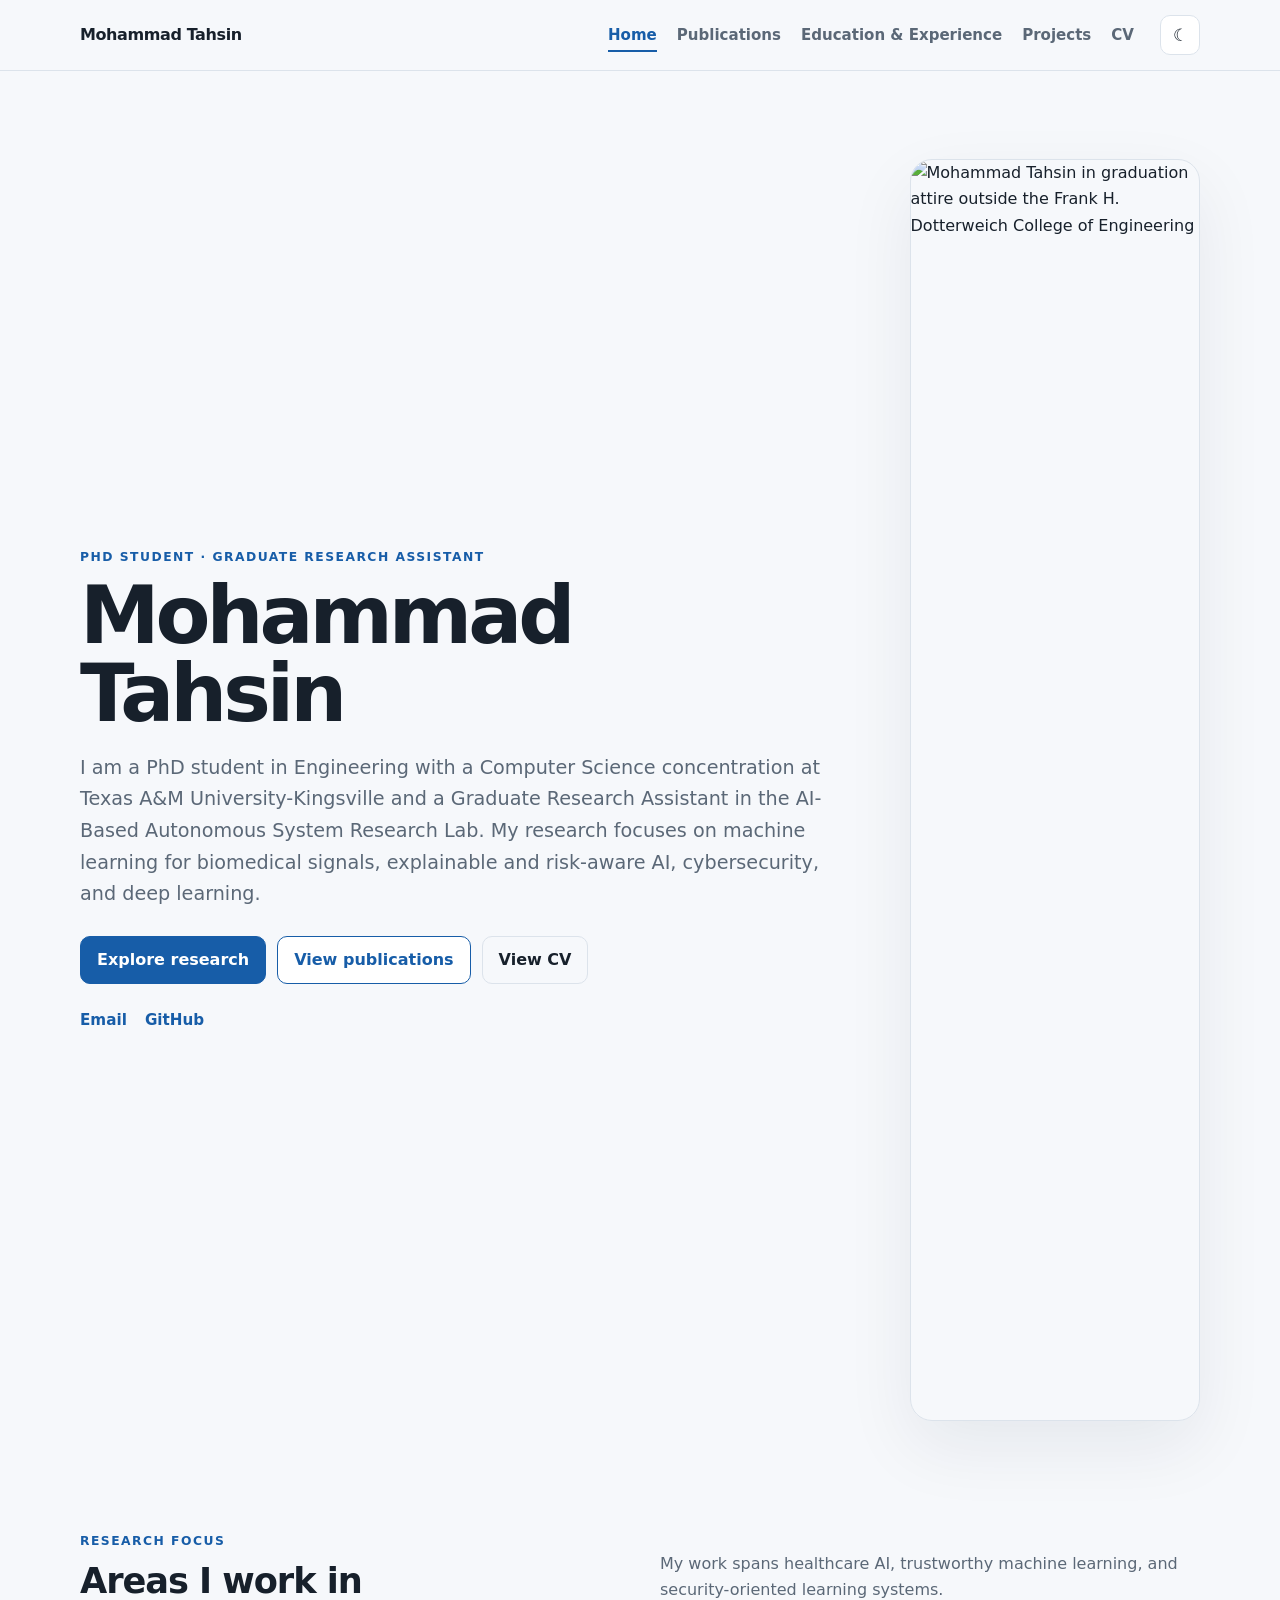
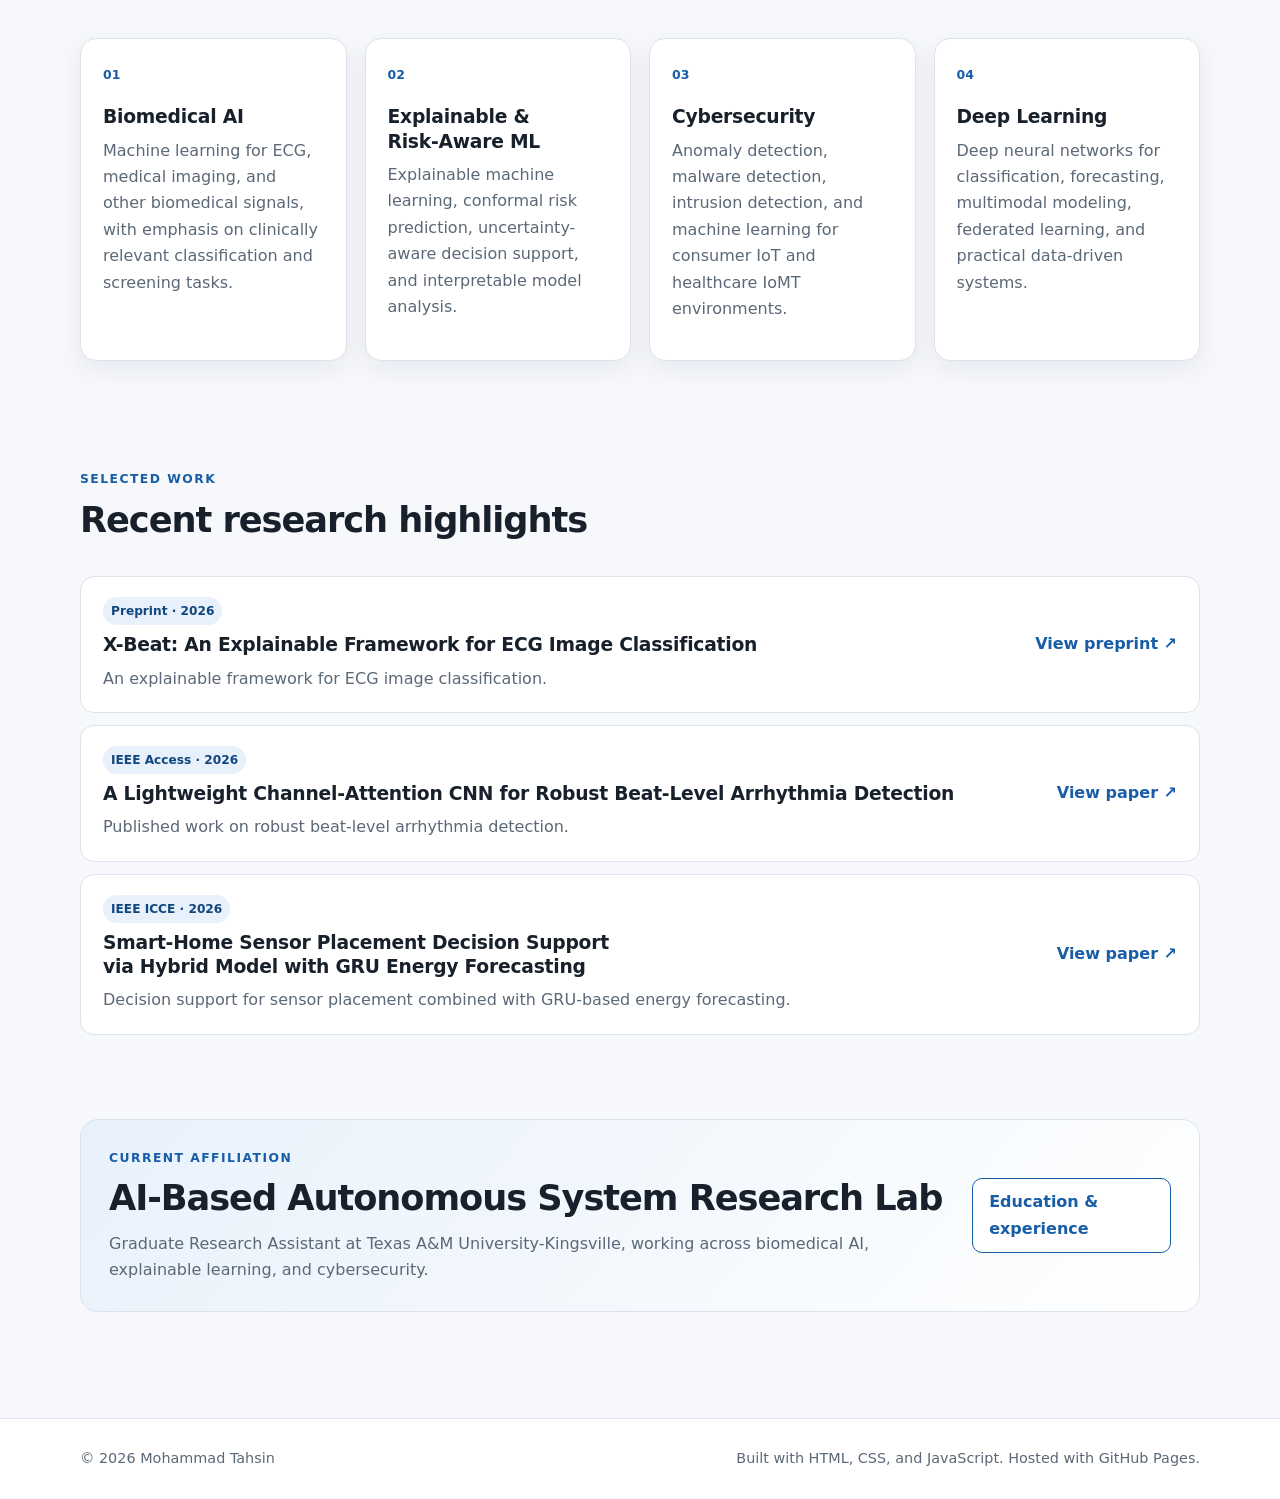
==== commit 65c0604a: "Add files via upload" ====
--- a/index.html
+++ b/index.html
@@ -1,14 +1,15 @@
-<!doctype html>
+<!DOCTYPE html>
+
 <html lang="en">
 <head>
-  <meta charset="utf-8">
-  <meta name="viewport" content="width=device-width, initial-scale=1">
-  <meta name="description" content="Mohammad Tahsin - PhD student and Graduate Research Assistant working in biomedical AI, explainable machine learning, cybersecurity, and deep learning.">
-  <meta name="author" content="Mohammad Tahsin">
-  <title>Home | Mohammad Tahsin</title>
-  <link rel="icon" href="favicon.svg" type="image/svg+xml">
-  <link rel="stylesheet" href="style.css">
-  <script>
+<meta charset="utf-8"/>
+<meta content="width=device-width, initial-scale=1" name="viewport"/>
+<meta content="Mohammad Tahsin - PhD student and Graduate Research Assistant working in biomedical AI, explainable machine learning, cybersecurity, and deep learning." name="description"/>
+<meta content="Mohammad Tahsin" name="author"/>
+<title>Home | Mohammad Tahsin</title>
+<link href="favicon.svg" rel="icon" type="image/svg+xml"/>
+<link href="style.css" rel="stylesheet"/>
+<script>
     (function () {
       const saved = localStorage.getItem("theme");
       const prefersDark = window.matchMedia && window.matchMedia("(prefers-color-scheme: dark)").matches;
@@ -19,125 +20,122 @@
 <body>
 <a class="skip-link" href="#main-content">Skip to content</a>
 <header class="site-header">
-  <div class="container nav">
-    <a class="brand" href="index.html" aria-label="Mohammad Tahsin home">Mohammad Tahsin</a>
-    <ul class="nav-links" id="primary-navigation">
-      <li><a href="index.html">Home</a></li>
-      <li><a href="publications.html">Publications</a></li>
-      <li><a href="education-experience.html">Education &amp; Experience</a></li>
-      <li><a href="projects.html">Projects</a></li>
-      <li><a href="cv.html">CV</a></li>
-    </ul>
-    <div class="nav-actions">
-      <button class="theme-button" type="button" aria-label="Switch to dark mode" title="Switch color theme">☾</button>
-      <button class="menu-button" type="button" aria-label="Open navigation" aria-controls="primary-navigation" aria-expanded="false">☰</button>
-    </div>
-  </div>
+<div class="container nav">
+<a aria-label="Mohammad Tahsin home" class="brand" href="index.html">Mohammad Tahsin</a>
+<ul class="nav-links" id="primary-navigation">
+<li><a href="index.html">Home</a></li>
+<li><a href="publications.html">Publications</a></li>
+<li><a href="education-experience.html">Education &amp; Experience</a></li>
+<li><a href="projects.html">Projects</a></li>
+<li><a href="cv.html">CV</a></li>
+</ul>
+<div class="nav-actions">
+<button aria-label="Switch to dark mode" class="theme-button" title="Switch color theme" type="button">☾</button>
+<button aria-controls="primary-navigation" aria-expanded="false" aria-label="Open navigation" class="menu-button" type="button">☰</button>
+</div>
+</div>
 </header>
 <main id="main-content">
-  <section class="container hero">
-    <div class="hero-copy">
-      <p class="eyebrow">PhD Student · Graduate Research Assistant</p>
-      <h1>Mohammad Tahsin</h1>
-      <p class="lead">
+<section class="container hero">
+<div class="hero-copy">
+<p class="eyebrow">PhD Student · Graduate Research Assistant</p>
+<h1>Mohammad Tahsin</h1>
+<p class="lead">
         I am a PhD student in Engineering with a Computer Science concentration at Texas A&amp;M University-Kingsville and a Graduate Research Assistant in the AI-Based Autonomous System Research Lab. My research focuses on machine learning for biomedical signals, explainable and risk-aware AI, cybersecurity, and deep learning.
       </p>
-      <div class="actions">
-        <a class="button primary" href="projects.html">Explore research</a>
-        <a class="button secondary" href="publications.html">View publications</a>
-        <a class="button ghost" href="cv.html">View CV</a>
-      </div>
-      <div class="contact-row" aria-label="Contact links">
-        <a href="mailto:mohammad.tahsin@students.tamuk.edu">Email</a>
-        <a href="https://github.com/mohammadstahsin" target="_blank" rel="noopener noreferrer">GitHub</a>
-      </div>
-    </div>
-    <div class="avatar" aria-label="Mohammad Tahsin monogram">MT</div>
-  </section>
-
-  <section class="container section">
-    <div class="section-heading">
-      <div>
-        <p class="eyebrow">Research focus</p>
-        <h2>Areas I work in</h2>
-      </div>
-      <p>My work spans healthcare AI, trustworthy machine learning, and security-oriented learning systems.</p>
-    </div>
-    <div class="grid research-grid">
-      <article class="card">
-        <span class="card-index">01</span>
-        <h3>Biomedical AI</h3>
-        <p>Machine learning for ECG, medical imaging, and other biomedical signals, with emphasis on clinically relevant classification and screening tasks.</p>
-      </article>
-      <article class="card">
-        <span class="card-index">02</span>
-        <h3>Explainable &amp; Risk-Aware ML</h3>
-        <p>Explainable machine learning, conformal risk prediction, uncertainty-aware decision support, and interpretable model analysis.</p>
-      </article>
-      <article class="card">
-        <span class="card-index">03</span>
-        <h3>Cybersecurity</h3>
-        <p>Anomaly detection, malware detection, intrusion detection, and machine learning for consumer IoT and healthcare IoMT environments.</p>
-      </article>
-      <article class="card">
-        <span class="card-index">04</span>
-        <h3>Deep Learning</h3>
-        <p>Deep neural networks for classification, forecasting, multimodal modeling, federated learning, and practical data-driven systems.</p>
-      </article>
-    </div>
-  </section>
-
-  <section class="container section">
-    <div class="section-heading">
-      <div>
-        <p class="eyebrow">Selected work</p>
-        <h2>Recent research highlights</h2>
-      </div>
-    </div>
-    <div class="feature-list">
-      <article class="feature-item">
-        <div>
-          <span class="badge">Preprint · 2026</span>
-          <h3>X-Beat: An Explainable Framework for ECG Image Classification</h3>
-          <p>An explainable framework for ECG image classification.</p>
-        </div>
-        <a class="text-link" href="https://arxiv.org/abs/2609.22631" target="_blank" rel="noopener noreferrer">View preprint ↗</a>
-      </article>
-      <article class="feature-item">
-        <div>
-          <span class="badge">IEEE Access · 2026</span>
-          <h3>A Lightweight Channel-Attention CNN for Robust Beat-Level Arrhythmia Detection</h3>
-          <p>Published work on robust beat-level arrhythmia detection.</p>
-        </div>
-        <a class="text-link" href="https://doi.org/10.1109/ACCESS.2026.3686810" target="_blank" rel="noopener noreferrer">View paper ↗</a>
-      </article>
-      <article class="feature-item">
-        <div>
-          <span class="badge">IEEE ICCE · 2026</span>
-          <h3>Smart-Home Sensor Placement Decision Support via Hybrid Model with GRU Energy Forecasting</h3>
-          <p>Decision support for sensor placement combined with GRU-based energy forecasting.</p>
-        </div>
-        <a class="text-link" href="https://doi.org/10.1109/ICCE67443.2026.11449749" target="_blank" rel="noopener noreferrer">View paper ↗</a>
-      </article>
-    </div>
-  </section>
-
-  <section class="container section section-tight">
-    <div class="callout">
-      <div>
-        <p class="eyebrow">Current affiliation</p>
-        <h2>AI-Based Autonomous System Research Lab</h2>
-        <p>Graduate Research Assistant at Texas A&amp;M University-Kingsville, working across biomedical AI, explainable learning, and cybersecurity.</p>
-      </div>
-      <a class="button secondary" href="education-experience.html">Education &amp; experience</a>
-    </div>
-  </section>
+<div class="actions">
+<a class="button primary" href="projects.html">Explore research</a>
+<a class="button secondary" href="publications.html">View publications</a>
+<a class="button ghost" href="cv.html">View CV</a>
+</div>
+<div aria-label="Contact links" class="contact-row">
+<a href="mailto:mohammad.tahsin@students.tamuk.edu">Email</a>
+<a href="https://github.com/mohammadstahsin" rel="noopener noreferrer" target="_blank">GitHub</a>
+</div>
+</div>
+<img alt="Mohammad Tahsin in graduation attire outside the Frank H. Dotterweich College of Engineering" class="profile-photo" height="1262" src="profile.jpg" width="949"/>
+</section>
+<section class="container section">
+<div class="section-heading">
+<div>
+<p class="eyebrow">Research focus</p>
+<h2>Areas I work in</h2>
+</div>
+<p>My work spans healthcare AI, trustworthy machine learning, and security-oriented learning systems.</p>
+</div>
+<div class="grid research-grid">
+<article class="card">
+<span class="card-index">01</span>
+<h3>Biomedical AI</h3>
+<p>Machine learning for ECG, medical imaging, and other biomedical signals, with emphasis on clinically relevant classification and screening tasks.</p>
+</article>
+<article class="card">
+<span class="card-index">02</span>
+<h3>Explainable &amp; Risk-Aware ML</h3>
+<p>Explainable machine learning, conformal risk prediction, uncertainty-aware decision support, and interpretable model analysis.</p>
+</article>
+<article class="card">
+<span class="card-index">03</span>
+<h3>Cybersecurity</h3>
+<p>Anomaly detection, malware detection, intrusion detection, and machine learning for consumer IoT and healthcare IoMT environments.</p>
+</article>
+<article class="card">
+<span class="card-index">04</span>
+<h3>Deep Learning</h3>
+<p>Deep neural networks for classification, forecasting, multimodal modeling, federated learning, and practical data-driven systems.</p>
+</article>
+</div>
+</section>
+<section class="container section">
+<div class="section-heading">
+<div>
+<p class="eyebrow">Selected work</p>
+<h2>Recent research highlights</h2>
+</div>
+</div>
+<div class="feature-list">
+<article class="feature-item">
+<div>
+<span class="badge">Preprint · 2026</span>
+<h3>X-Beat: An Explainable Framework for ECG Image Classification</h3>
+<p>An explainable framework for ECG image classification.</p>
+</div>
+<a class="text-link" href="https://arxiv.org/abs/2609.22631" rel="noopener noreferrer" target="_blank">View preprint ↗</a>
+</article>
+<article class="feature-item">
+<div>
+<span class="badge">IEEE Access · 2026</span>
+<h3>A Lightweight Channel-Attention CNN for Robust Beat-Level Arrhythmia Detection</h3>
+<p>Published work on robust beat-level arrhythmia detection.</p>
+</div>
+<a class="text-link" href="https://doi.org/10.1109/ACCESS.2026.3686810" rel="noopener noreferrer" target="_blank">View paper ↗</a>
+</article>
+<article class="feature-item">
+<div>
+<span class="badge">IEEE ICCE · 2026</span>
+<h3>Smart-Home Sensor Placement Decision Support via Hybrid Model with GRU Energy Forecasting</h3>
+<p>Decision support for sensor placement combined with GRU-based energy forecasting.</p>
+</div>
+<a class="text-link" href="https://doi.org/10.1109/ICCE67443.2026.11449749" rel="noopener noreferrer" target="_blank">View paper ↗</a>
+</article>
+</div>
+</section>
+<section class="container section section-tight">
+<div class="callout">
+<div>
+<p class="eyebrow">Current affiliation</p>
+<h2>AI-Based Autonomous System Research Lab</h2>
+<p>Graduate Research Assistant at Texas A&amp;M University-Kingsville, working across biomedical AI, explainable learning, and cybersecurity.</p>
+</div>
+<a class="button secondary" href="education-experience.html">Education &amp; experience</a>
+</div>
+</section>
 </main>
 <footer>
-  <div class="container footer-inner">
-    <span>© <span id="year"></span> Mohammad Tahsin</span>
-    <span>Built with HTML, CSS, and JavaScript. Hosted with GitHub Pages.</span>
-  </div>
+<div class="container footer-inner">
+<span>© <span id="year"></span> Mohammad Tahsin</span>
+<span>Built with HTML, CSS, and JavaScript. Hosted with GitHub Pages.</span>
+</div>
 </footer>
 <script src="script.js"></script>
 </body>
--- a/style.css
+++ b/style.css
@@ -95,10 +95,17 @@
 h3 { margin: 0 0 8px; line-height: 1.3; letter-spacing: -.012em; }
 p { margin-top: 0; }
 .lead { max-width: 780px; color: var(--muted); font-size: clamp(1.05rem, 2vw, 1.2rem); }
-.avatar {
-  width: min(250px, 70vw); aspect-ratio: 1; margin: 0 auto; border-radius: 34% 66% 58% 42% / 43% 43% 57% 57%;
-  display: grid; place-items: center; background: linear-gradient(145deg, var(--accent-soft), var(--surface)); border: 1px solid var(--border);
-  box-shadow: 0 26px 70px var(--shadow); color: var(--accent-strong); font-size: 4.1rem; font-weight: 850; letter-spacing: -.06em;
+
+.profile-photo {
+  width: min(290px, 76vw);
+  aspect-ratio: 4 / 5;
+  margin: 0 auto;
+  display: block;
+  object-fit: cover;
+  object-position: 50% 44%;
+  border-radius: 22px;
+  border: 1px solid var(--border);
+  box-shadow: 0 26px 70px var(--shadow);
 }
 .actions { display: flex; gap: 11px; flex-wrap: wrap; margin-top: 26px; }
 .button { display: inline-flex; align-items: center; justify-content: center; min-height: 44px; padding: 10px 16px; border-radius: 10px; font-weight: 750; border: 1px solid var(--accent); transition: transform .18s ease, background .18s ease; }
@@ -195,7 +202,7 @@
   .nav-actions { margin-left: auto; }
   .menu-button { display: grid; }
   .hero { grid-template-columns: 1fr; padding-top: 62px; gap: 38px; }
-  .avatar { width: 190px; font-size: 3.2rem; }
+  .profile-photo { width: min(260px, 74vw); }
   .section-heading, .feature-item, .callout { align-items: flex-start; flex-direction: column; }
   .feature-item .text-link { white-space: normal; }
   .two-column-section { grid-template-columns: 1fr; gap: 18px; }
